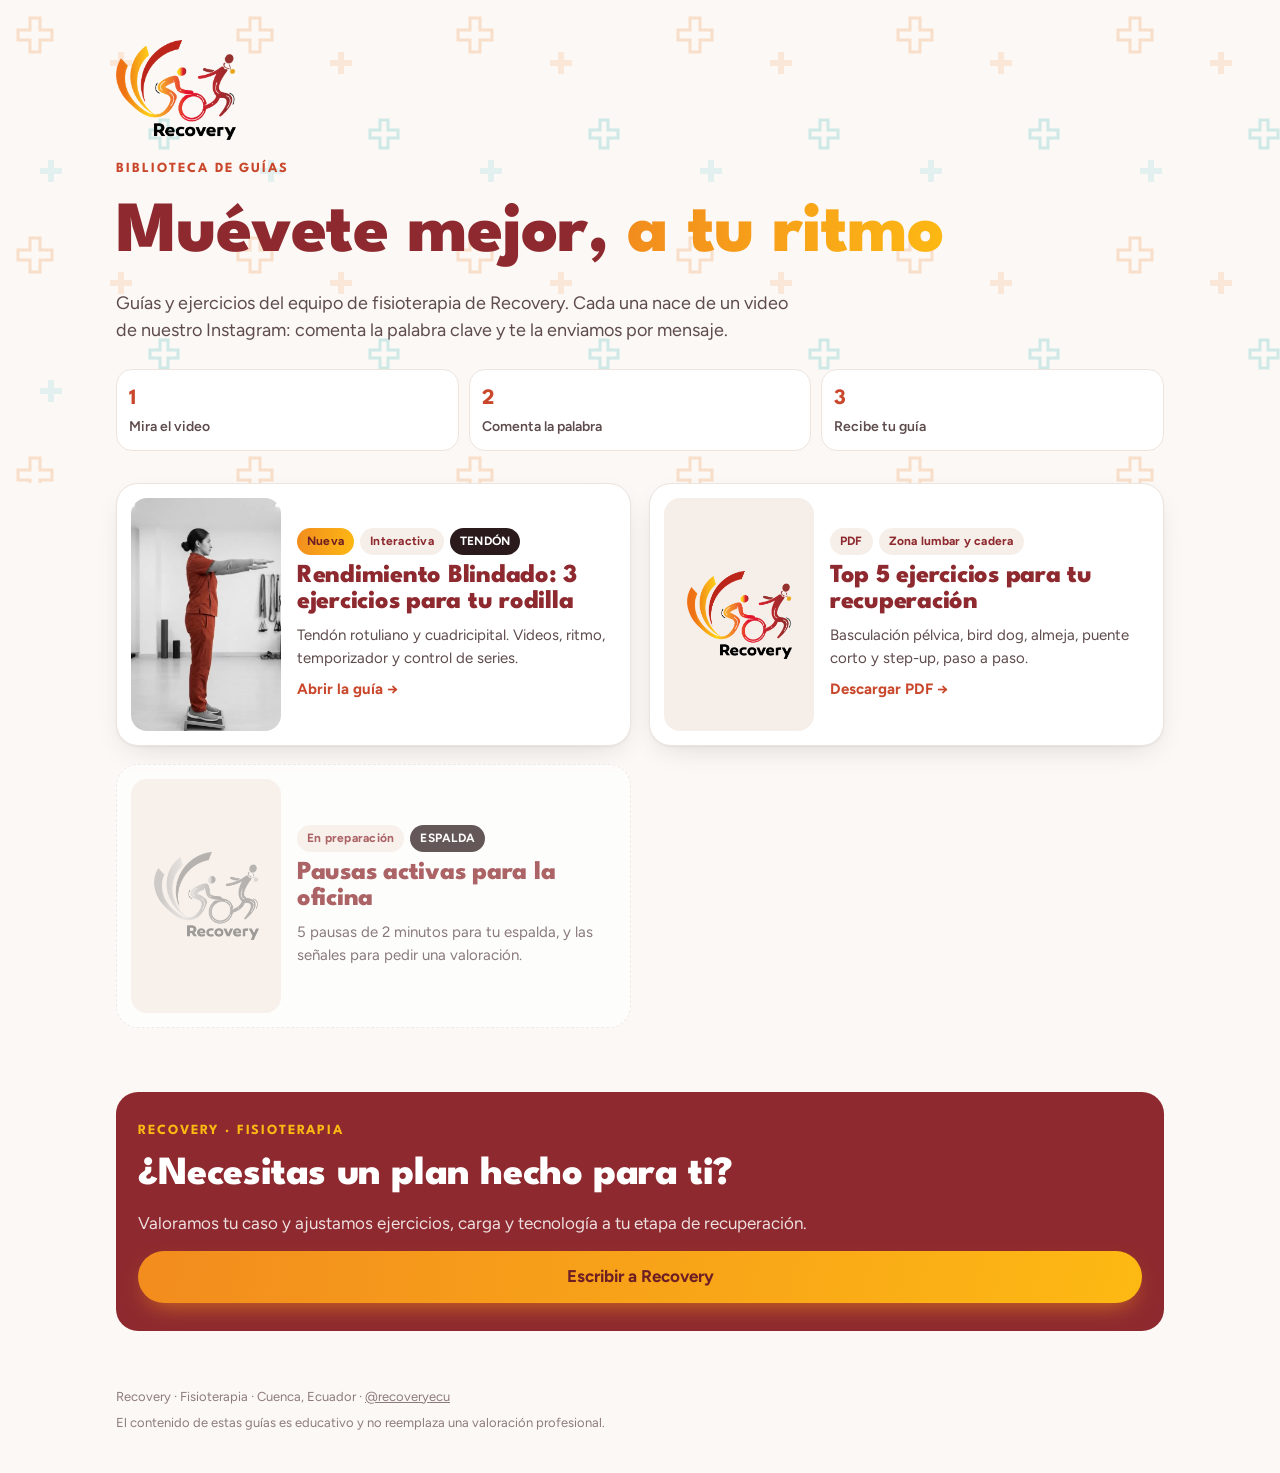
==== index.html @ 95ea438e "Guías Recovery: biblioteca + Rendimiento Blindado (tendón) Co-Authored-By: Claude Opus 5.5 <noreply@" ====
<!doctype html>
<html lang="es">
<head>
<meta charset="utf-8">
<meta name="viewport" content="width=device-width,initial-scale=1,viewport-fit=cover">
<title>Guías Recovery</title>
<meta name="description" content="Guías y ejercicios del equipo de fisioterapia de Recovery para moverte mejor y recuperarte a tu ritmo.">
<meta name="theme-color" content="#8E2A2F">
<meta property="og:title" content="Guías Recovery · Fisioterapia">
<meta property="og:description" content="Guías y ejercicios del equipo de fisioterapia de Recovery.">
<meta property="og:image" content="https://pro-motion-sport-marketing.github.io/recovery-guias/assets/clips/excentrica.jpg">
<link rel="icon" href="assets/img/recovery-logo-color.png">
<link rel="preconnect" href="https://fonts.googleapis.com">
<link rel="preconnect" href="https://fonts.gstatic.com" crossorigin>
<link href="https://fonts.googleapis.com/css2?family=Figtree:wght@400;500;600;700&family=League+Spartan:wght@600;700;800&display=swap" rel="stylesheet">
<link rel="stylesheet" href="assets/css/recovery.css">
<style>
.inicio{padding:40px 0 32px}
.inicio .envoltura{display:grid;gap:18px}
.inicio img.logo-grande{width:120px;height:auto}
.inicio h1{font-size:clamp(42px,11vw,72px);font-weight:800;color:var(--vino)}
.inicio h1 span{background:var(--grad);-webkit-background-clip:text;background-clip:text;color:transparent}
.como{display:grid;gap:10px;grid-template-columns:repeat(3,1fr);margin-top:6px}
.como div{background:var(--papel);border:1px solid var(--linea);border-radius:16px;padding:12px;font-size:14px;font-weight:600;color:var(--tinta-2)}
.como b{display:block;font-family:var(--titulo);font-size:22px;color:var(--rojo)}
.guias{display:grid;gap:18px;padding-bottom:64px}
.tarjeta{position:relative;display:grid;grid-template-columns:120px 1fr;gap:16px;background:var(--papel);border:1px solid var(--linea);border-radius:var(--radio);padding:14px;box-shadow:var(--sombra);text-decoration:none;transition:transform .2s ease}
.tarjeta:hover{transform:translateY(-3px)}
.tarjeta .media{border-radius:16px;overflow:hidden;aspect-ratio:9/14;background:var(--suave)}
.tarjeta .media img,.tarjeta .media video{width:100%;height:100%;object-fit:cover}
.tarjeta .info{display:grid;gap:8px;align-content:center}
.tarjeta h2{font-size:26px}
.tarjeta p{font-size:15px;color:var(--tinta-2)}
.etiquetas{display:flex;flex-wrap:wrap;gap:6px}
.etq{font-size:12px;font-weight:700;padding:4px 10px;border-radius:99px;background:var(--suave);color:var(--vino);letter-spacing:.02em}
.etq.nueva{background:var(--grad);color:var(--vino-2)}
.etq.clave{background:var(--tinta);color:#fff}
.tarjeta .ir{font-weight:700;color:var(--rojo);font-size:15px}
.tarjeta.pronto{opacity:.72;box-shadow:none;border-style:dashed}
.tarjeta.pronto:hover{transform:none}
.pdf-media{display:grid;place-items:center;background:linear-gradient(160deg,#fff,var(--suave));}
.pdf-media img{width:70%!important;height:auto!important;object-fit:contain!important}
.final{background:var(--vino);color:#fff;border-radius:var(--radio);padding:28px 22px;display:grid;gap:14px;margin-bottom:56px}
.final h2{color:#fff;font-size:clamp(28px,7vw,40px)}
.final p{color:rgba(255,255,255,.85)}
@media (min-width:760px){
  .guias{grid-template-columns:repeat(2,1fr)}
  .tarjeta{grid-template-columns:150px 1fr}
}
</style>
</head>
<body>
<main>
<section class="inicio cruces">
  <div class="envoltura">
    <img class="logo-grande" src="assets/img/recovery-logo-color.png" alt="Recovery" width="120" height="100">
    <p class="ante">Biblioteca de guías</p>
    <h1>Muévete mejor, <span>a tu ritmo</span></h1>
    <p class="sub">Guías y ejercicios del equipo de fisioterapia de Recovery. Cada una nace de un video de nuestro Instagram: comenta la palabra clave y te la enviamos por mensaje.</p>
    <div class="como">
      <div><b>1</b>Mira el video</div>
      <div><b>2</b>Comenta la palabra</div>
      <div><b>3</b>Recibe tu guía</div>
    </div>
  </div>
</section>

<section class="envoltura guias" aria-label="Guías disponibles">
  <a class="tarjeta" href="tendon/">
    <div class="media"><video autoplay muted loop playsinline preload="metadata" poster="assets/clips/excentrica.jpg" aria-hidden="true"><source src="assets/clips/excentrica.mp4" type="video/mp4"></video></div>
    <div class="info">
      <div class="etiquetas"><span class="etq nueva">Nueva</span><span class="etq">Interactiva</span><span class="etq clave">TENDÓN</span></div>
      <h2>Rendimiento Blindado: 3 ejercicios para tu rodilla</h2>
      <p>Tendón rotuliano y cuadricipital. Videos, ritmo, temporizador y control de series.</p>
      <span class="ir">Abrir la guía →</span>
    </div>
  </a>

  <a class="tarjeta" href="recursos/top-5-ejercicios-para-tu-recuperacion.pdf" target="_blank" rel="noopener">
    <div class="media pdf-media"><img src="assets/img/recovery-logo-color.png" alt="" aria-hidden="true"></div>
    <div class="info">
      <div class="etiquetas"><span class="etq">PDF</span><span class="etq">Zona lumbar y cadera</span></div>
      <h2>Top 5 ejercicios para tu recuperación</h2>
      <p>Basculación pélvica, bird dog, almeja, puente corto y step-up, paso a paso.</p>
      <span class="ir">Descargar PDF →</span>
    </div>
  </a>

  <div class="tarjeta pronto" aria-label="Próximamente">
    <div class="media pdf-media"><img src="assets/img/recovery-logo-color.png" alt="" aria-hidden="true" style="filter:grayscale(1);opacity:.5"></div>
    <div class="info">
      <div class="etiquetas"><span class="etq">En preparación</span><span class="etq clave">ESPALDA</span></div>
      <h2>Pausas activas para la oficina</h2>
      <p>5 pausas de 2 minutos para tu espalda, y las señales para pedir una valoración.</p>
    </div>
  </div>
</section>

<section class="envoltura">
  <div class="final">
    <p class="ante" style="color:var(--amarillo)">Recovery · Fisioterapia</p>
    <h2>¿Necesitas un plan hecho para ti?</h2>
    <p>Valoramos tu caso y ajustamos ejercicios, carga y tecnología a tu etapa de recuperación.</p>
    <a class="boton boton-principal" href="https://ig.me/m/recoveryecu" target="_blank" rel="noopener">Escribir a Recovery</a>
  </div>
</section>
</main>
<footer class="pie-pagina" style="padding-bottom:40px">
  <div class="envoltura">
    <p class="nota-pie">Recovery · Fisioterapia · Cuenca, Ecuador · <a href="https://www.instagram.com/recoveryecu/" target="_blank" rel="noopener">@recoveryecu</a></p>
    <p class="nota-pie" style="margin-top:6px">El contenido de estas guías es educativo y no reemplaza una valoración profesional.</p>
  </div>
</footer>
</body>
</html>
---- assets/css/recovery.css ----
/* Recovery · Guías — estilos compartidos */
:root{
  color-scheme: light;
  --vino:#8E2A2F;      /* granate de la marca */
  --vino-2:#6E1F24;
  --rojo:#C9472B;      /* rojo del uniforme */
  --naranja:#F28C1E;
  --amarillo:#FDB913;
  --menta:#2BA8A4;
  --tinta:#2A1A1B;
  --tinta-2:#5E4B4C;
  --tinta-3:#8D7B7C;
  --fondo:#FBF8F5;
  --papel:#FFFFFF;
  --linea:#EDE4DE;
  --suave:#F6EEE8;
  --grad: linear-gradient(100deg,var(--naranja),var(--amarillo));
  --grad-vino: linear-gradient(100deg,var(--rojo),var(--vino));
  --radio:22px;
  --sombra:0 1px 2px rgba(42,26,27,.06),0 10px 30px -12px rgba(42,26,27,.18);
  --titulo:'League Spartan',system-ui,sans-serif;
  --texto:'Figtree',system-ui,-apple-system,sans-serif;
}
*{box-sizing:border-box;margin:0;padding:0}
html{scroll-behavior:smooth;-webkit-text-size-adjust:100%}
body{background:var(--fondo);color:var(--tinta);font-family:var(--texto);font-size:17px;line-height:1.55;overflow-x:hidden}
img,video{display:block;max-width:100%}
a{color:inherit}
button{font:inherit;cursor:pointer;border:0;background:none;color:inherit}
.envoltura{width:100%;max-width:1080px;margin:0 auto;padding:0 16px}
h1,h2,h3{font-family:var(--titulo);line-height:1.02;letter-spacing:-.01em}
h2{font-size:clamp(30px,7vw,46px);font-weight:800;color:var(--vino)}
h3{font-size:clamp(26px,6vw,34px);font-weight:800}
.ante{font-family:var(--titulo);font-weight:700;font-size:14px;letter-spacing:.14em;text-transform:uppercase;color:var(--rojo)}
.sub{color:var(--tinta-2);font-size:18px;max-width:58ch}
.nota-pie{font-size:13px;color:var(--tinta-3)}

/* Fondo con cruces de salud, como en las guías de Canva */
.cruces{position:relative;isolation:isolate}
.cruces::before{content:"";position:absolute;inset:0;z-index:-1;opacity:.55;pointer-events:none;
  background-image:url("data:image/svg+xml,%3Csvg xmlns='http://www.w3.org/2000/svg' width='220' height='220'%3E%3Cg fill='none' stroke-width='3'%3E%3Cpath d='M30 18h10v12h12v10H40v12H30V40H18V30h12z' stroke='%23F7C9A6'/%3E%3Cpath d='M160 120h8v10h10v8h-10v10h-8v-10h-10v-8h10z' stroke='%23A9DCDA'/%3E%3C/g%3E%3Cpath d='M118 52h6v8h8v6h-8v8h-6v-8h-8v-6h8z' fill='%23FBD9C1'/%3E%3Cpath d='M48 160h6v8h8v6h-8v8h-6v-8h-8v-6h8z' fill='%23CDEBEA'/%3E%3C/svg%3E");}

/* Barra superior */
.barra{position:sticky;top:0;z-index:50;background:rgba(251,248,245,.86);backdrop-filter:saturate(1.4) blur(12px);-webkit-backdrop-filter:saturate(1.4) blur(12px);border-bottom:1px solid var(--linea)}
.barra .envoltura{display:flex;align-items:center;gap:12px;height:58px}
.barra .logo img{height:38px;width:auto}
.barra nav{display:flex;gap:6px;margin-left:auto;overflow-x:auto;scrollbar-width:none;-webkit-mask-image:linear-gradient(90deg,transparent,#000 12px,#000 calc(100% - 12px),transparent)}
.barra nav::-webkit-scrollbar{display:none}
.barra nav a{flex:none;text-decoration:none;font-weight:600;font-size:14px;padding:7px 12px;border-radius:99px;color:var(--tinta-2);white-space:nowrap}
.barra nav a:hover,.barra nav a.activo{background:var(--suave);color:var(--vino)}

/* Botones */
.boton{display:inline-flex;align-items:center;justify-content:center;gap:10px;min-height:52px;padding:0 24px;border-radius:99px;font-weight:700;font-size:17px;text-decoration:none;transition:transform .15s ease,box-shadow .15s ease}
.boton:active{transform:scale(.98)}
.boton-principal{background:var(--grad);color:var(--vino-2);box-shadow:0 10px 24px -10px rgba(242,140,30,.8)}
.boton-vino{background:var(--vino);color:#fff}
.boton-linea{border:1.5px solid currentColor}
.boton svg{width:20px;height:20px;flex:none}

/* Insignia Rendimiento Blindado */
.insignia{display:inline-flex;flex-direction:column;align-items:flex-start;gap:4px}
.insignia span:first-child{font-family:var(--titulo);font-weight:800;font-size:15px;letter-spacing:.06em;color:var(--vino)}
.insignia span:last-child{font-family:var(--titulo);font-weight:800;font-size:22px;letter-spacing:.04em;color:#fff;background:var(--grad-vino);padding:6px 14px 3px;border-radius:10px;line-height:1}

.chips{display:flex;flex-wrap:wrap;gap:8px}
.chip{display:inline-flex;align-items:center;gap:6px;background:var(--papel);border:1px solid var(--linea);padding:7px 13px;border-radius:99px;font-size:14px;font-weight:600;color:var(--tinta-2)}
.chip b{color:var(--vino)}

.seccion{padding:72px 0}
.cabecera-seccion{display:grid;gap:12px;margin-bottom:32px}

.oculto-sin-js{display:none}
.js .oculto-sin-js{display:revert}

@media (prefers-reduced-motion:reduce){*{animation:none!important;transition:none!important;scroll-behavior:auto!important}}
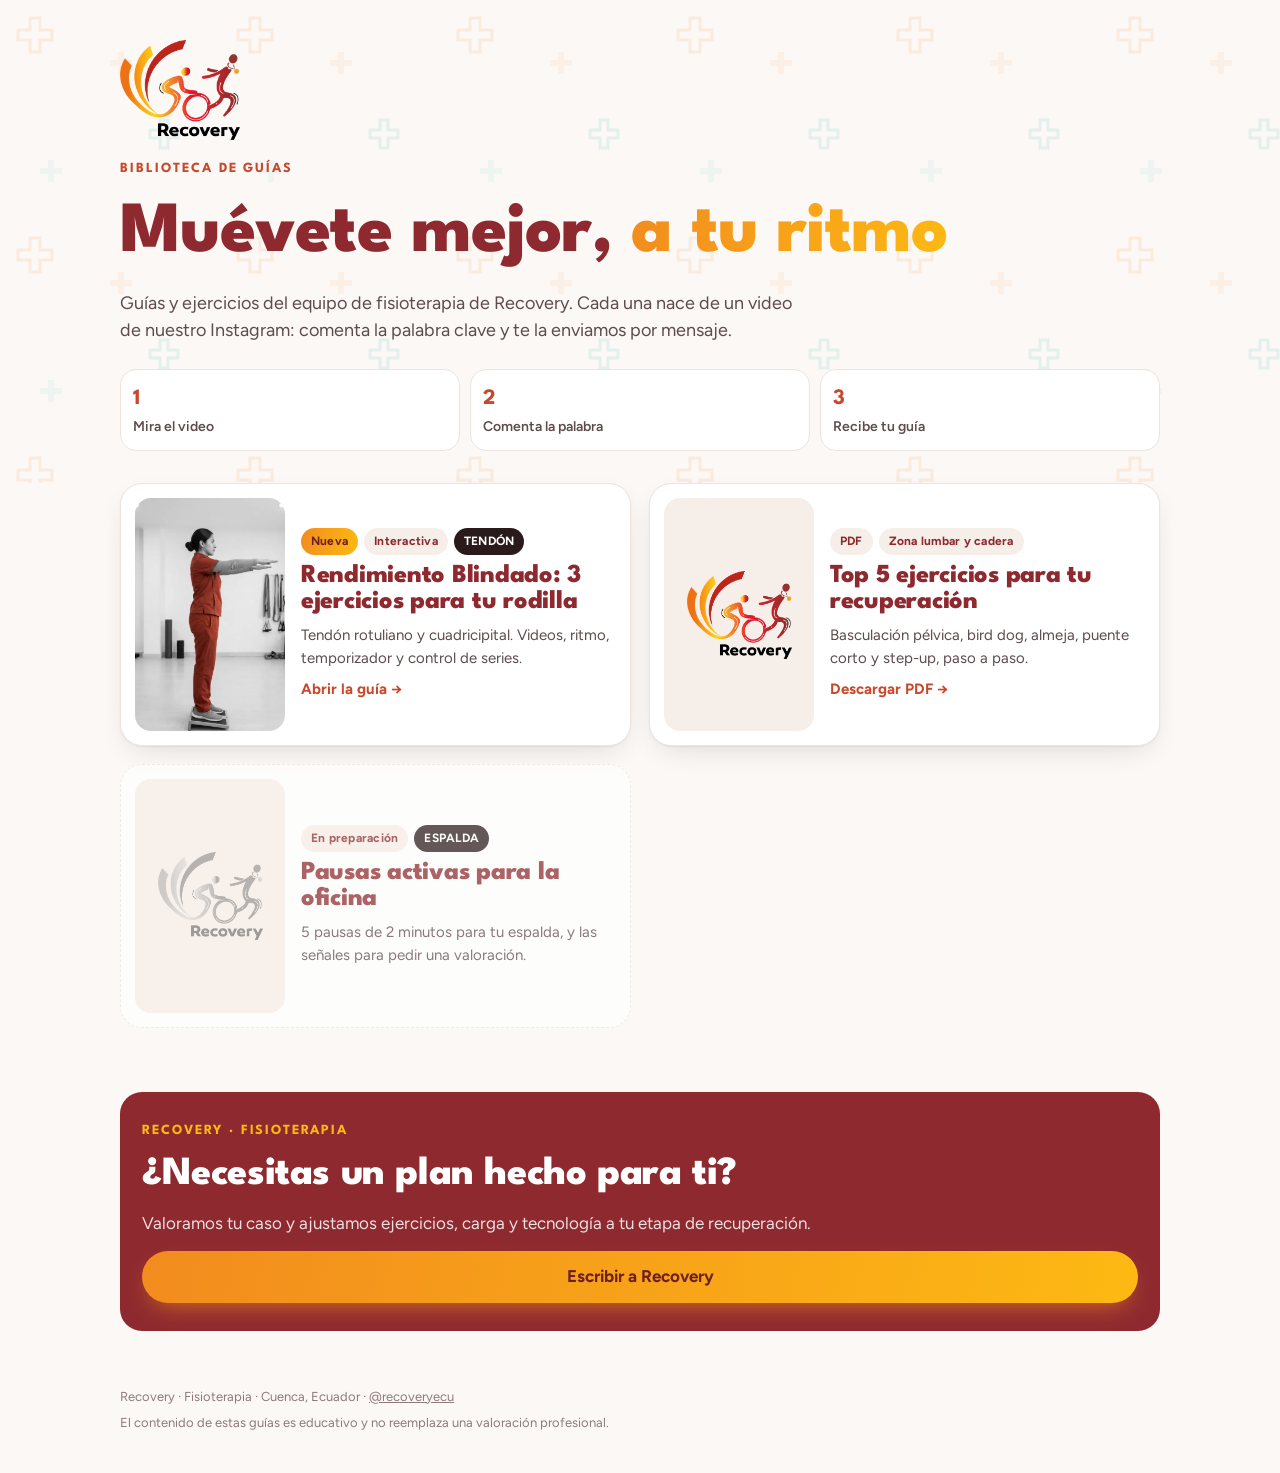
==== commit 8635b060: "Versiona CSS y JS para evitar caché Co-Authored-By: Claude Opus 5.5 <noreply@anthropic.com>" ====
--- a/index.html
+++ b/index.html
@@ -13,7 +13,7 @@
 <link rel="preconnect" href="https://fonts.googleapis.com">
 <link rel="preconnect" href="https://fonts.gstatic.com" crossorigin>
 <link href="https://fonts.googleapis.com/css2?family=Figtree:wght@400;500;600;700&family=League+Spartan:wght@600;700;800&display=swap" rel="stylesheet">
-<link rel="stylesheet" href="assets/css/recovery.css">
+<link rel="stylesheet" href="assets/css/recovery.css?v=3">
 <style>
 .inicio{padding:40px 0 32px}
 .inicio .envoltura{display:grid;gap:18px}
--- a/assets/css/recovery.css
+++ b/assets/css/recovery.css
@@ -27,7 +27,7 @@
 img,video{display:block;max-width:100%}
 a{color:inherit}
 button{font:inherit;cursor:pointer;border:0;background:none;color:inherit}
-.envoltura{width:100%;max-width:1080px;margin:0 auto;padding:0 16px}
+.envoltura{width:100%;max-width:1080px;margin:0 auto;padding:0 20px}
 h1,h2,h3{font-family:var(--titulo);line-height:1.02;letter-spacing:-.01em}
 h2{font-size:clamp(30px,7vw,46px);font-weight:800;color:var(--vino)}
 h3{font-size:clamp(26px,6vw,34px);font-weight:800}
@@ -37,14 +37,19 @@
 
 /* Fondo con cruces de salud, como en las guías de Canva */
 .cruces{position:relative;isolation:isolate}
-.cruces::before{content:"";position:absolute;inset:0;z-index:-1;opacity:.55;pointer-events:none;
+.cruces::before{content:"";position:absolute;inset:0;z-index:-1;opacity:.28;pointer-events:none;
   background-image:url("data:image/svg+xml,%3Csvg xmlns='http://www.w3.org/2000/svg' width='220' height='220'%3E%3Cg fill='none' stroke-width='3'%3E%3Cpath d='M30 18h10v12h12v10H40v12H30V40H18V30h12z' stroke='%23F7C9A6'/%3E%3Cpath d='M160 120h8v10h10v8h-10v10h-8v-10h-10v-8h10z' stroke='%23A9DCDA'/%3E%3C/g%3E%3Cpath d='M118 52h6v8h8v6h-8v8h-6v-8h-8v-6h8z' fill='%23FBD9C1'/%3E%3Cpath d='M48 160h6v8h8v6h-8v8h-6v-8h-8v-6h8z' fill='%23CDEBEA'/%3E%3C/svg%3E");}
 
 /* Barra superior */
 .barra{position:sticky;top:0;z-index:50;background:rgba(251,248,245,.86);backdrop-filter:saturate(1.4) blur(12px);-webkit-backdrop-filter:saturate(1.4) blur(12px);border-bottom:1px solid var(--linea)}
-.barra .envoltura{display:flex;align-items:center;gap:12px;height:58px}
-.barra .logo img{height:38px;width:auto}
-.barra nav{display:flex;gap:6px;margin-left:auto;overflow-x:auto;scrollbar-width:none;-webkit-mask-image:linear-gradient(90deg,transparent,#000 12px,#000 calc(100% - 12px),transparent)}
+.barra .envoltura{display:flex;align-items:center;gap:10px;height:60px}
+.barra .logo{flex:none;display:block}
+.barra .logo img{height:40px;width:auto;max-width:none}
+.barra .titulo-guia{font-family:var(--titulo);font-weight:800;font-size:15px;line-height:1.05;color:var(--vino);letter-spacing:.02em}
+.barra .titulo-guia small{display:block;font-family:var(--texto);font-weight:600;font-size:12px;color:var(--tinta-3);letter-spacing:0}
+.barra .agendar{margin-left:auto;flex:none;text-decoration:none;font-weight:700;font-size:14px;padding:9px 16px;border-radius:99px;background:var(--vino);color:#fff}
+@media (min-width:860px){.barra .agendar{margin-left:12px}}
+.barra nav{display:flex;gap:6px;margin-left:auto;min-width:0;overflow-x:auto;scrollbar-width:none;-webkit-mask-image:linear-gradient(90deg,transparent,#000 12px,#000 calc(100% - 12px),transparent)}
 .barra nav::-webkit-scrollbar{display:none}
 .barra nav a{flex:none;text-decoration:none;font-weight:600;font-size:14px;padding:7px 12px;border-radius:99px;color:var(--tinta-2);white-space:nowrap}
 .barra nav a:hover,.barra nav a.activo{background:var(--suave);color:var(--vino)}
@@ -58,18 +63,20 @@
 .boton svg{width:20px;height:20px;flex:none}
 
 /* Insignia Rendimiento Blindado */
-.insignia{display:inline-flex;flex-direction:column;align-items:flex-start;gap:4px}
-.insignia span:first-child{font-family:var(--titulo);font-weight:800;font-size:15px;letter-spacing:.06em;color:var(--vino)}
-.insignia span:last-child{font-family:var(--titulo);font-weight:800;font-size:22px;letter-spacing:.04em;color:#fff;background:var(--grad-vino);padding:6px 14px 3px;border-radius:10px;line-height:1}
+.insignia{display:inline-flex;align-items:center;gap:8px;font-family:var(--titulo);font-weight:800;font-size:13px;letter-spacing:.12em;color:#fff;background:var(--grad-vino);padding:8px 14px 6px;border-radius:99px;line-height:1}
+.insignia i{width:6px;height:6px;border-radius:50%;background:var(--amarillo)}
 
 .chips{display:flex;flex-wrap:wrap;gap:8px}
 .chip{display:inline-flex;align-items:center;gap:6px;background:var(--papel);border:1px solid var(--linea);padding:7px 13px;border-radius:99px;font-size:14px;font-weight:600;color:var(--tinta-2)}
 .chip b{color:var(--vino)}
 
-.seccion{padding:72px 0}
-.cabecera-seccion{display:grid;gap:12px;margin-bottom:32px}
+.seccion{padding:56px 0}
+.cabecera-seccion{display:grid;gap:12px;margin-bottom:28px}
+@media (min-width:860px){.seccion{padding:88px 0}}
 
 .oculto-sin-js{display:none}
 .js .oculto-sin-js{display:revert}
 
 @media (prefers-reduced-motion:reduce){*{animation:none!important;transition:none!important;scroll-behavior:auto!important}}
+
+@media (max-width:859px){.barra nav{display:none}}
